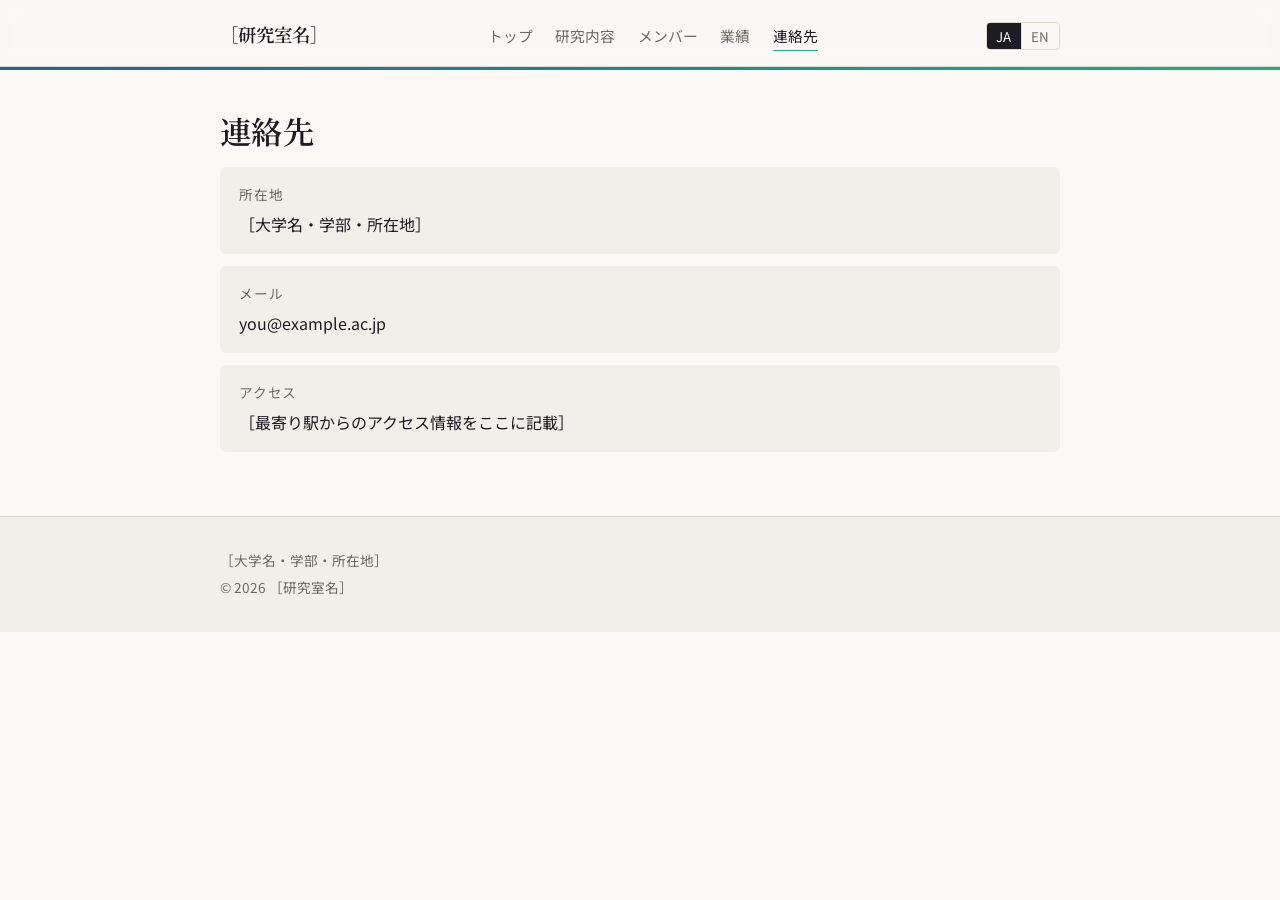
==== contact.html @ 0b5f6cba "Site du laboratoire" ====
<!DOCTYPE html>
<html lang="ja">
<head>
<meta charset="UTF-8">
<meta name="viewport" content="width=device-width, initial-scale=1.0">
<title data-i18n="contact.heading">連絡先</title>
<link rel="preconnect" href="https://fonts.googleapis.com">
<link href="https://fonts.googleapis.com/css2?family=Noto+Sans+JP:wght@400;500;600&family=Noto+Serif+JP:wght@500;600&display=swap" rel="stylesheet">
<link rel="stylesheet" href="css/style.css">
</head>
<body data-depth="">
<header class="site-header">
  <div class="header-inner">
    <a class="site-title" href="index.html" data-i18n="site.title">［研究室名］</a>
    <nav class="main-nav">
      <a href="index.html" data-i18n="nav.home">トップ</a>
      <a href="research.html" data-i18n="nav.research">研究内容</a>
      <a href="members.html" data-i18n="nav.members">メンバー</a>
      <a href="publications.html" data-i18n="nav.publications">業績</a>
      <a href="contact.html" class="active" data-i18n="nav.contact">連絡先</a>
    </nav>
    <div class="lang-switch">
      <button class="lang-btn" data-lang="ja">JA</button>
      <button class="lang-btn" data-lang="en">EN</button>
    </div>
  </div>
</header>
<div class="spectrum-bar"></div>

<main>
  <h1 data-i18n="contact.heading">連絡先</h1>
  <div class="contact-grid">
    <div>
      <div class="contact-label" data-i18n="contact.address.label">所在地</div>
      <div data-i18n="footer.address">［大学名・学部・所在地］</div>
    </div>
    <div>
      <div class="contact-label" data-i18n="contact.email.label">メール</div>
      <div>you@example.ac.jp</div>
    </div>
    <div>
      <div class="contact-label" data-i18n="contact.access.label">アクセス</div>
      <div data-i18n="contact.access.text">…</div>
    </div>
  </div>
</main>

<footer class="site-footer">
  <div class="footer-inner">
    <p data-i18n="footer.address">［大学名・学部・所在地］</p>
    <p data-i18n="footer.copyright">© 2026 ［研究室名］</p>
  </div>
</footer>

<script src="js/i18n.js"></script>
</body>
</html>
---- css/style.css ----
:root {
  --bg: #faf9f6;
  --bg-alt: #f1efe9;
  --ink: #1c1c22;
  --ink-muted: #6c6a63;
  --rule: #ddd9cf;
  --absorb: #2d5f8a;
  --emit: #1fae82;
  --spectrum: linear-gradient(90deg, var(--absorb) 0%, var(--emit) 100%);
  --serif: "Noto Serif JP", "Noto Serif", serif;
  --sans: "Noto Sans JP", "Noto Sans", sans-serif;
  --maxw: 880px;
  --radius: 6px;
  --shadow: 0 4px 16px -6px rgba(28, 28, 34, 0.14);
  /* Soft tints derived from the accent colors above — they update
     automatically if you change --absorb / --emit, no need to edit twice. */
  --absorb-tint: color-mix(in srgb, var(--absorb) 12%, transparent);
  --emit-tint: color-mix(in srgb, var(--emit) 10%, transparent);
}

* { box-sizing: border-box; }

html, body {
  margin: 0;
  padding: 0;
  background: var(--bg);
  color: var(--ink);
  font-family: var(--sans);
  line-height: 1.75;
}

::selection {
  background: var(--emit);
  color: var(--bg);
}

h1, h2, h3 {
  font-family: var(--serif);
  font-weight: 600;
  letter-spacing: 0.01em;
  margin: 0 0 0.5em;
}

h1 { font-size: 1.95rem; line-height: 1.35; }
h2 { font-size: 1.3rem; }
h3 { font-size: 1.05rem; }

a {
  color: var(--absorb);
  text-decoration: none;
  border-bottom: 1px solid transparent;
  transition: border-color 0.15s ease, color 0.15s ease;
}
a:hover { border-bottom-color: var(--emit); }
a:focus-visible, button:focus-visible {
  outline: 2px solid var(--emit);
  outline-offset: 2px;
}

.spectrum-bar {
  height: 3px;
  background: var(--spectrum);
}

header.site-header {
  position: sticky;
  top: 0;
  background: var(--bg);
  background: color-mix(in srgb, var(--bg) 86%, transparent);
  -webkit-backdrop-filter: blur(10px);
  backdrop-filter: blur(10px);
  border-bottom: 1px solid var(--rule);
  z-index: 10;
}

.header-inner {
  max-width: var(--maxw);
  margin: 0 auto;
  padding: 1.1rem 1.25rem 0.9rem;
  display: flex;
  flex-wrap: wrap;
  align-items: baseline;
  justify-content: space-between;
  gap: 0.75rem;
}

.site-title {
  font-family: var(--serif);
  font-size: 1.15rem;
  font-weight: 600;
  color: var(--ink);
  border-bottom: none;
}
.site-title:hover { border-bottom: none; color: var(--absorb); }

nav.main-nav {
  display: flex;
  gap: 1.4rem;
  font-size: 0.92rem;
}

nav.main-nav a {
  position: relative;
  color: var(--ink-muted);
  white-space: nowrap;
  border-bottom: none;
  padding-bottom: 3px;
}
nav.main-nav a::after {
  content: "";
  position: absolute;
  left: 0;
  right: 0;
  bottom: 0;
  height: 1px;
  background: var(--emit);
  transform: scaleX(0);
  transform-origin: left;
  transition: transform 0.2s ease;
}
nav.main-nav a:hover { color: var(--ink); }
nav.main-nav a:hover::after,
nav.main-nav a.active::after { transform: scaleX(1); }
nav.main-nav a.active { color: var(--ink); }

.lang-switch {
  display: flex;
  gap: 0;
  font-size: 0.82rem;
  margin-left: 0.5rem;
  border: 1px solid var(--rule);
  border-radius: 4px;
  overflow: hidden;
}

.lang-btn {
  background: none;
  border: none;
  border-right: 1px solid var(--rule);
  color: var(--ink-muted);
  padding: 0.2rem 0.6rem;
  cursor: pointer;
  font-family: var(--sans);
  transition: background-color 0.15s ease, color 0.15s ease;
}
.lang-btn:last-child { border-right: none; }
.lang-btn:hover:not(.active) { background: var(--bg-alt); color: var(--ink); }

.lang-btn.active {
  color: var(--bg);
  background: var(--ink);
}

main {
  max-width: var(--maxw);
  margin: 0 auto;
  padding: 2.5rem 1.25rem 4rem;
}

.hero {
  display: flex;
  flex-wrap: wrap;
  align-items: center;
  gap: 2rem;
  padding-bottom: 2rem;
  margin-bottom: 2.5rem;
  border-bottom: 1px solid var(--rule);
}

.hero-text { flex: 1 1 320px; }

.hero-text p.tagline {
  color: var(--ink-muted);
  font-size: 1.05rem;
  max-width: 38ch;
}

.hero-spectrum {
  flex: 0 0 340px;
  max-width: 100%;
  position: relative;
}
.hero-spectrum::before {
  content: "";
  position: absolute;
  inset: -12% -6%;
  background: radial-gradient(ellipse at 62% 35%, var(--emit-tint), transparent 70%);
  z-index: -1;
}

section.block { margin-bottom: 3rem; }

section.block > h2 {
  display: flex;
  align-items: center;
  gap: 0.55em;
  margin-bottom: 1.2rem;
}
section.block > h2::before {
  content: "";
  width: 8px;
  height: 8px;
  border-radius: 50%;
  background: var(--emit);
  flex-shrink: 0;
}

/* News */
.news-list { list-style: none; margin: 0; padding: 0; }

.news-item {
  display: grid;
  grid-template-columns: 7.5rem 1fr;
  gap: 1rem;
  padding: 0.85rem 0.6rem;
  margin: 0 -0.6rem;
  border-bottom: 1px solid var(--rule);
  border-radius: var(--radius);
  align-items: start;
  transition: background-color 0.15s ease;
}
.news-item:hover { background: var(--bg-alt); }

.news-date {
  font-size: 0.85rem;
  color: var(--ink-muted);
  font-variant-numeric: tabular-nums;
  position: relative;
  padding-left: 0.9rem;
}

.news-date::before {
  content: "";
  position: absolute;
  left: 0;
  top: 0.45em;
  width: 6px;
  height: 6px;
  border-radius: 50%;
  background: var(--emit);
}

.news-empty { color: var(--ink-muted); font-style: italic; }

/* Research themes */
.theme-card {
  padding: 1.2rem 1.4rem;
  margin-bottom: 1rem;
  background: var(--bg-alt);
  border-left: 3px solid var(--absorb);
  border-radius: 0 var(--radius) var(--radius) 0;
  transition: transform 0.15s ease, box-shadow 0.15s ease;
}
.theme-card:hover {
  transform: translateY(-2px);
  box-shadow: var(--shadow);
}
.theme-card:nth-child(even) { border-left-color: var(--emit); }
.theme-card h3 { margin-bottom: 0.4rem; }
.theme-card p { margin: 0; color: var(--ink-muted); }

/* Members */
.member-row {
  display: grid;
  grid-template-columns: 1fr auto;
  gap: 0.5rem;
  padding: 0.7rem 0.6rem;
  margin: 0 -0.6rem;
  border-bottom: 1px solid var(--rule);
  border-radius: var(--radius);
  transition: background-color 0.15s ease;
}
.member-row:hover { background: var(--bg-alt); }
.member-name { font-weight: 600; }
.member-role { color: var(--ink-muted); font-size: 0.9rem; }
.pi-block {
  padding: 1.2rem 1.4rem;
  background: var(--bg-alt);
  border-left: 3px solid var(--absorb);
  border-radius: 0 var(--radius) var(--radius) 0;
  margin-bottom: 2rem;
}

/* Publications */
.pub-year {
  font-family: var(--serif);
  font-size: 1.05rem;
  margin: 1.6rem 0 0.6rem;
  color: var(--absorb);
}
.pub-item {
  padding: 0.55rem 0.6rem;
  margin: 0 -0.6rem;
  border-bottom: 1px solid var(--rule);
  border-radius: var(--radius);
  transition: background-color 0.15s ease;
}
.pub-item:hover { background: var(--bg-alt); }
.pub-title { font-weight: 600; }
.pub-meta { color: var(--ink-muted); font-size: 0.9rem; }

/* Contact */
.contact-grid { display: grid; gap: 0.75rem; }
.contact-grid > div {
  padding: 1rem 1.2rem;
  background: var(--bg-alt);
  border-radius: var(--radius);
}
.contact-label { color: var(--ink-muted); font-size: 0.85rem; text-transform: uppercase; letter-spacing: 0.05em; margin-bottom: 0.2rem; }

footer.site-footer {
  border-top: 1px solid var(--rule);
  background: var(--bg-alt);
}
.footer-inner {
  max-width: var(--maxw);
  margin: 0 auto;
  padding: 1.8rem 1.25rem;
  font-size: 0.85rem;
  color: var(--ink-muted);
}
.footer-inner p { margin: 0.2rem 0; }

@media (max-width: 600px) {
  .news-item { grid-template-columns: 1fr; gap: 0.2rem; }
  nav.main-nav { gap: 0.9rem; font-size: 0.85rem; }
}

@media (prefers-reduced-motion: reduce) {
  * { transition: none !important; }
}
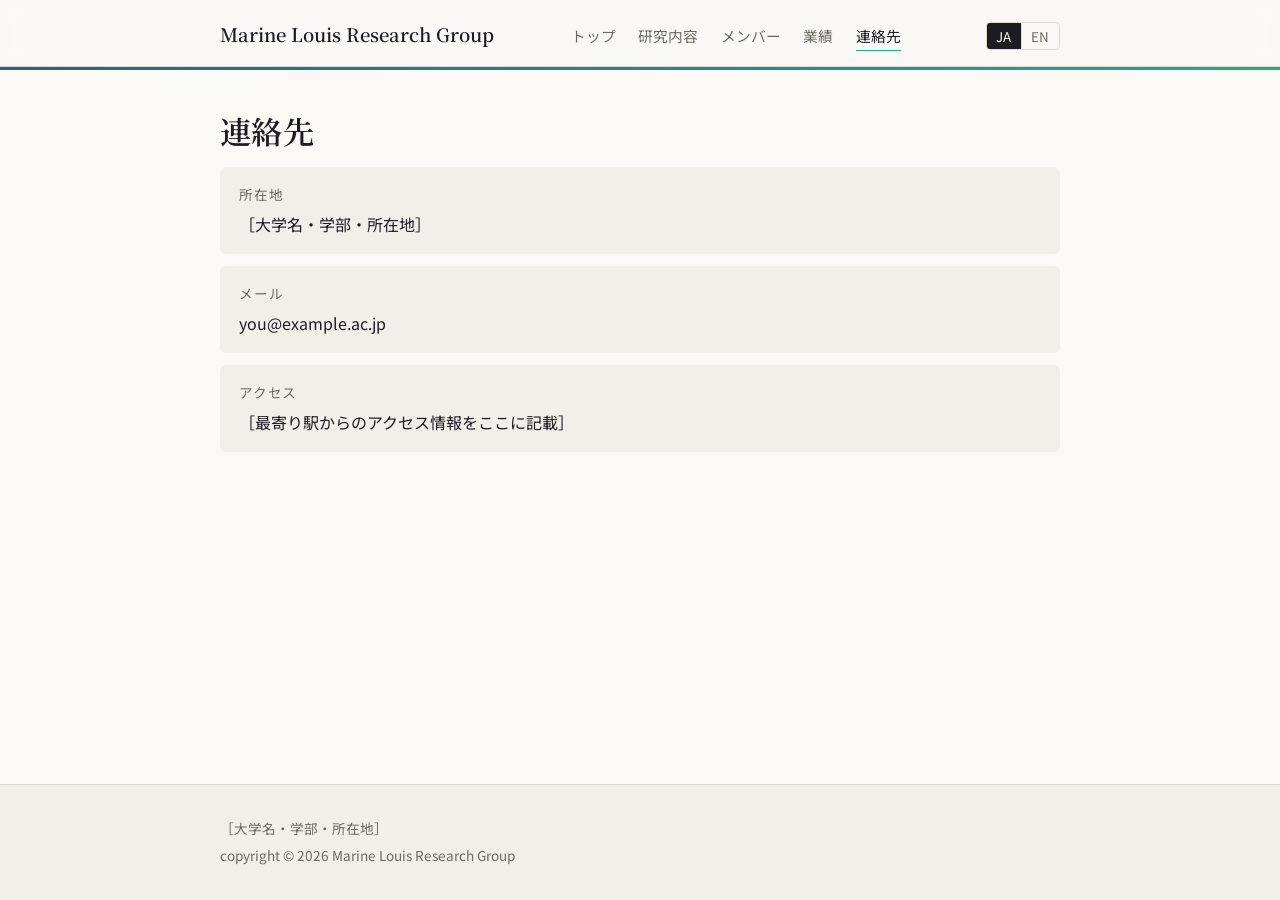
==== commit 119e8476: "feat: horizontal slide transitions + staggered entry animations" ====
--- a/contact.html
+++ b/contact.html
@@ -52,6 +52,7 @@
   </div>
 </footer>
 
+<script src="js/nav-transition.js"></script>
 <script src="js/i18n.js"></script>
 </body>
 </html>
--- a/css/style.css
+++ b/css/style.css
@@ -27,6 +27,13 @@
   color: var(--ink);
   font-family: var(--sans);
   line-height: 1.75;
+  min-height: 100%;
+}
+
+body {
+  display: flex;
+  flex-direction: column;
+  min-height: 100vh;
 }
 
 ::selection {
@@ -155,6 +162,8 @@
   max-width: var(--maxw);
   margin: 0 auto;
   padding: 2.5rem 1.25rem 4rem;
+  flex: 1 0 auto;
+  width: 100%;
 }
 
 .hero {
@@ -327,5 +336,133 @@
 }
 
 @media (prefers-reduced-motion: reduce) {
-  * { transition: none !important; }
-}
+  * { transition: none !important; animation: none !important; }
+}
+
+/* ── Page transitions ─────────────────────────────────────── */
+
+/* Horizontal slide between pages (direction set by JS on <html>) */
+@view-transition { navigation: auto; }
+
+/* Default direction: forward (→) */
+::view-transition-old(root) {
+  animation: slide-out-left 0.28s cubic-bezier(0.4, 0, 0.2, 1) both;
+}
+::view-transition-new(root) {
+  animation: slide-in-right 0.28s cubic-bezier(0.4, 0, 0.2, 1) both;
+}
+
+/* Backward navigation (←) */
+[data-nav-dir="-1"]::view-transition-old(root) {
+  animation: slide-out-right 0.28s cubic-bezier(0.4, 0, 0.2, 1) both;
+}
+[data-nav-dir="-1"]::view-transition-new(root) {
+  animation: slide-in-left  0.28s cubic-bezier(0.4, 0, 0.2, 1) both;
+}
+
+/* Header stays put — only main slides */
+::view-transition-old(site-header),
+::view-transition-new(site-header) {
+  animation: none;
+}
+header.site-header { view-transition-name: site-header; }
+main               { view-transition-name: main-content; }
+
+::view-transition-old(main-content) {
+  animation: slide-out-left 0.28s cubic-bezier(0.4, 0, 0.2, 1) both;
+}
+::view-transition-new(main-content) {
+  animation: slide-in-right 0.28s cubic-bezier(0.4, 0, 0.2, 1) both;
+}
+[data-nav-dir="-1"]::view-transition-old(main-content) {
+  animation: slide-out-right 0.28s cubic-bezier(0.4, 0, 0.2, 1) both;
+}
+[data-nav-dir="-1"]::view-transition-new(main-content) {
+  animation: slide-in-left  0.28s cubic-bezier(0.4, 0, 0.2, 1) both;
+}
+
+@keyframes slide-out-left {
+  from { opacity: 1; transform: translateX(0); }
+  to   { opacity: 0; transform: translateX(-28px); }
+}
+@keyframes slide-in-right {
+  from { opacity: 0; transform: translateX(28px); }
+  to   { opacity: 1; transform: translateX(0); }
+}
+@keyframes slide-out-right {
+  from { opacity: 1; transform: translateX(0); }
+  to   { opacity: 0; transform: translateX(28px); }
+}
+@keyframes slide-in-left {
+  from { opacity: 0; transform: translateX(-28px); }
+  to   { opacity: 1; transform: translateX(0); }
+}
+
+/* Fallback for browsers without View Transitions API */
+@supports not (view-transition-name: x) {
+  main { animation: fade-up 0.35s cubic-bezier(0.4, 0, 0.2, 1) both; }
+}
+
+@keyframes fade-up {
+  from { opacity: 0; transform: translateY(12px); }
+  to   { opacity: 1; transform: translateY(0); }
+}
+
+/* ── Staggered content entry ──────────────────────────────── */
+
+/* Each staggered child fades + rises in */
+@keyframes stagger-in {
+  from { opacity: 0; transform: translateY(10px); }
+  to   { opacity: 1; transform: translateY(0); }
+}
+
+.news-item,
+.theme-card,
+.member-row,
+.pub-item,
+.contact-grid > div {
+  animation: stagger-in 0.38s cubic-bezier(0.4, 0, 0.2, 1) both;
+}
+
+/* nth-child cascade delays (up to 12 items) */
+.news-item:nth-child(1),  .theme-card:nth-child(1),
+.member-row:nth-child(1), .pub-item:nth-child(1),
+.contact-grid > div:nth-child(1) { animation-delay: 0.08s; }
+
+.news-item:nth-child(2),  .theme-card:nth-child(2),
+.member-row:nth-child(2), .pub-item:nth-child(2),
+.contact-grid > div:nth-child(2) { animation-delay: 0.13s; }
+
+.news-item:nth-child(3),  .theme-card:nth-child(3),
+.member-row:nth-child(3), .pub-item:nth-child(3),
+.contact-grid > div:nth-child(3) { animation-delay: 0.18s; }
+
+.news-item:nth-child(4),  .theme-card:nth-child(4),
+.member-row:nth-child(4), .pub-item:nth-child(4),
+.contact-grid > div:nth-child(4) { animation-delay: 0.22s; }
+
+.news-item:nth-child(5),  .theme-card:nth-child(5),
+.member-row:nth-child(5), .pub-item:nth-child(5)  { animation-delay: 0.26s; }
+.news-item:nth-child(6),  .theme-card:nth-child(6),
+.member-row:nth-child(6), .pub-item:nth-child(6)  { animation-delay: 0.30s; }
+.news-item:nth-child(n+7), .theme-card:nth-child(n+7),
+.member-row:nth-child(n+7), .pub-item:nth-child(n+7) { animation-delay: 0.34s; }
+
+/* Hero entrance */
+.hero-text  { animation: stagger-in 0.4s cubic-bezier(0.4, 0, 0.2, 1) 0.05s both; }
+.hero-spectrum { animation: stagger-in 0.4s cubic-bezier(0.4, 0, 0.2, 1) 0.15s both; }
+
+/* Section headings */
+section.block > h2, main > h1, main > p:first-of-type {
+  animation: stagger-in 0.35s cubic-bezier(0.4, 0, 0.2, 1) 0.04s both;
+}
+
+/* Spectrum bar slides in from left */
+.spectrum-bar {
+  animation: spectrum-slide 0.5s cubic-bezier(0.4, 0, 0.2, 1) both;
+  transform-origin: left;
+}
+@keyframes spectrum-slide {
+  from { transform: scaleX(0); opacity: 0; }
+  to   { transform: scaleX(1); opacity: 1; }
+}
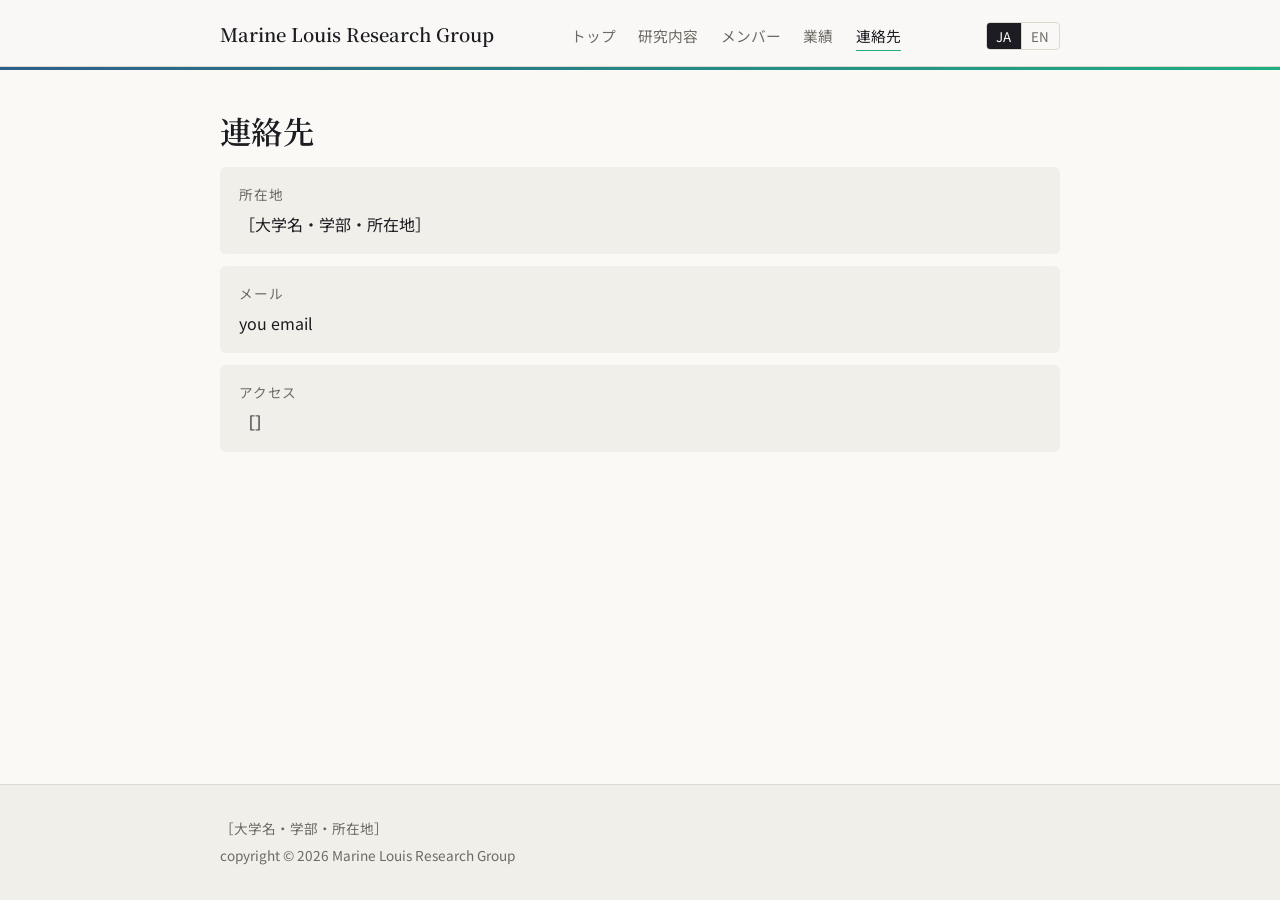
==== commit 53532c14: "Update email address in contact.html" ====
--- a/contact.html
+++ b/contact.html
@@ -36,7 +36,7 @@
     </div>
     <div>
       <div class="contact-label" data-i18n="contact.email.label">メール</div>
-      <div>you@example.ac.jp</div>
+      <div>you email</div>
     </div>
     <div>
       <div class="contact-label" data-i18n="contact.access.label">アクセス</div>
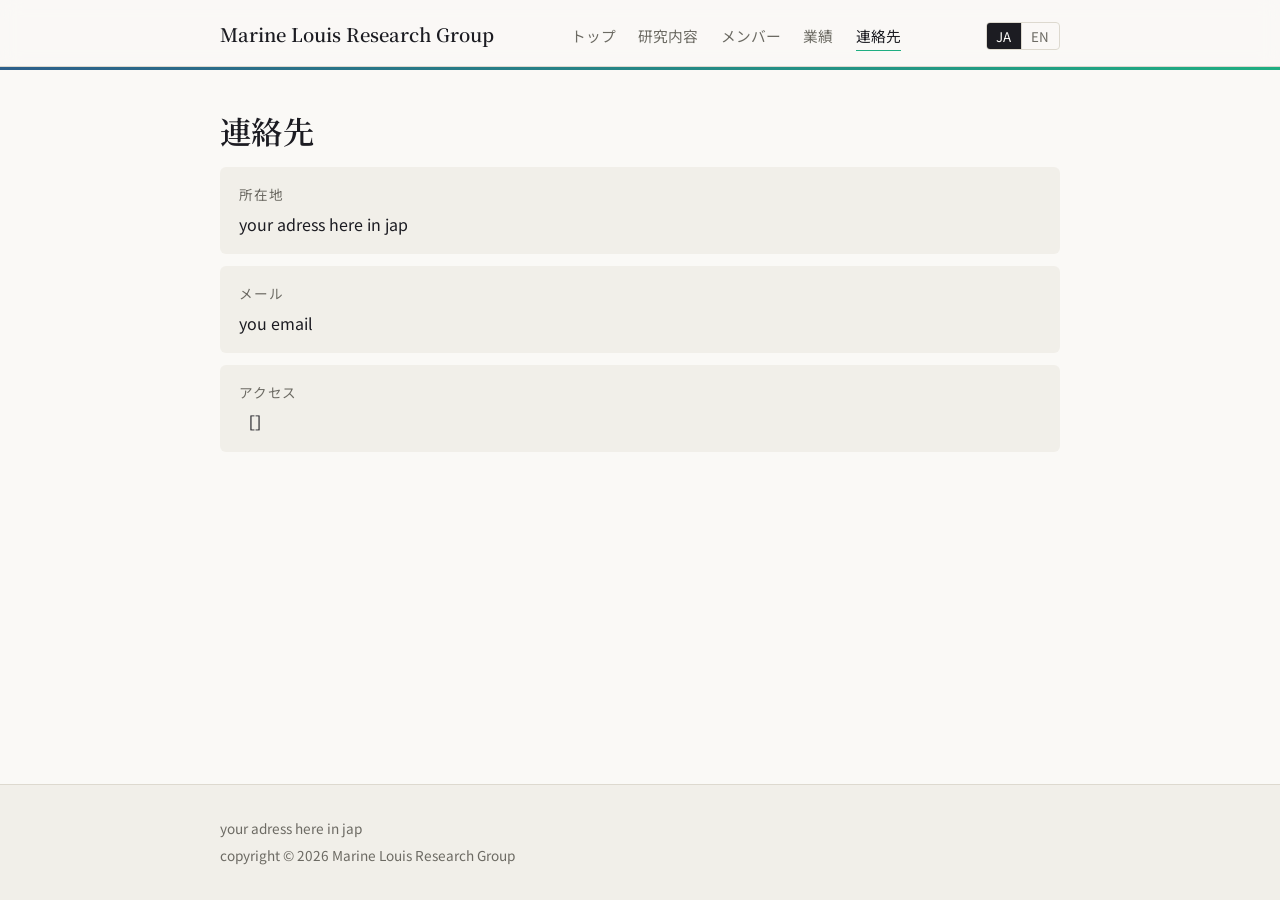
==== commit 6fb89ae0: "Fix flash of Japanese text on page navigation" ====
--- a/contact.html
+++ b/contact.html
@@ -7,6 +7,7 @@
 <link rel="preconnect" href="https://fonts.googleapis.com">
 <link href="https://fonts.googleapis.com/css2?family=Noto+Sans+JP:wght@400;500;600&family=Noto+Serif+JP:wght@500;600&display=swap" rel="stylesheet">
 <link rel="stylesheet" href="css/style.css">
+<style>html:not(.i18n-ready) body{visibility:hidden}</style>
 </head>
 <body data-depth="">
 <header class="site-header">
